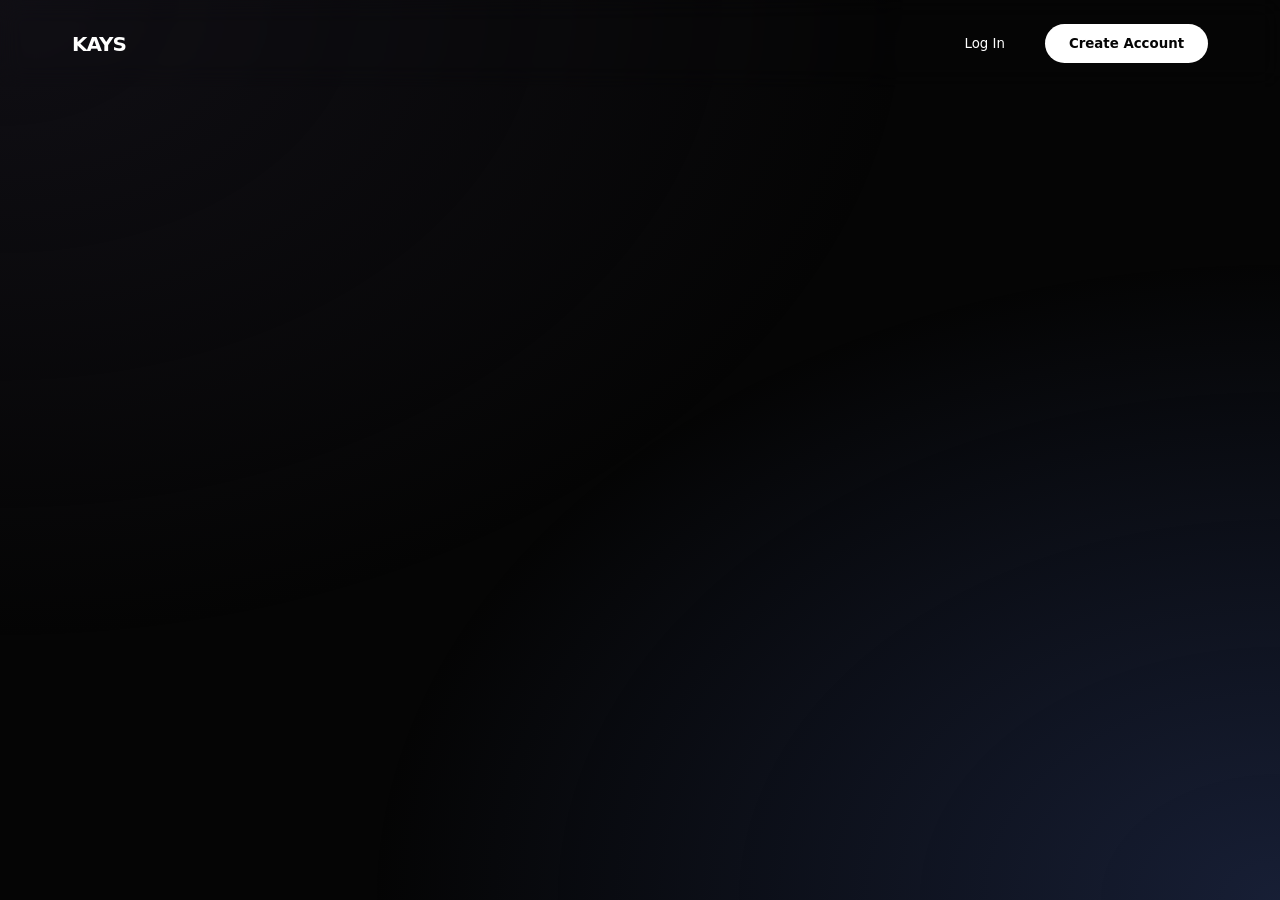
==== pages/public/about.html @ 18297602 "refactor: nav added to a component" ====
<!DOCTYPE html>
<html lang="en">
<head>
    <meta charset="UTF-8">
    <meta name="viewport" content="width=device-width, initial-scale=1.0">
    <title>Kays | About us</title>
    <link rel="stylesheet" href="../../css/styles.css">
    <link rel="stylesheet" href="../../css/components/public/nav.css">
    <link rel="stylesheet" href="../../css/pages/public/about.css">
</head>
<body>
    <div class="wallpaper-canvas"></div>

    <header class="site-header">
        <nav class="nav-container">
            <div class="brand-identity">
                <span class="brand-logo">KAYS</span>
            </div>
            
            <div class="auth-controls">
                <button class="btn-secondary">Log In</button>
                <button class="btn-primary btn-animation">Create Account</button>
            </div>
        </nav>
    </header>
</body>
</html>
---- css/styles.css ----
:root {
    /* Color Palette */
    --bg-black: #050505;
    --card-bg: rgba(255, 255, 255, 0.03);
    --card-border: rgba(255, 255, 255, 0.08);
    --accent-blue: #3b82f6;
    --accent-gradient: linear-gradient(135deg, #deebfb 0%, #5017fb 100%);
    
    /* Typography */
    --text-primary: #ffffff;
    --text-secondary: #94a3b8;
    
    /* Spacing & Effects */
    --container-max: 1200px;
    --border-radius-lg: 24px;
    --transition-smooth: all 0.3s cubic-bezier(0.4, 0, 0.2, 1);
}
*, *::before, *::after {
    box-sizing: border-box;
    margin: 0;
    padding: 0;
}
html {
    scroll-behavior: smooth;
}

body {
    background-color: var(--bg-black);
    color: var(--text-primary);
    font-family: 'Inter', system-ui, -apple-system, sans-serif;
    line-height: 1.5;
    overflow-x: hidden;
}

/* Background Animation Placeholder */
.wallpaper-canvas {
    position: fixed;
    top: 0; left: 0; width: 100%; height: 100%;
    z-index: -1;
    background: 
        radial-gradient(at 0% 0%, hsla(253,16%,7%,1) 0, transparent 50%), 
        radial-gradient(at 100% 100%, hsla(225,39%,15%,1) 0, transparent 50%);
}
---- css/components/public/nav.css ----
/* Navigation */
.site-header {
    width: 100%;
    padding: 1.5rem 0;
    position: sticky;
    top: 0;
    z-index: 100;
    backdrop-filter: blur(12px);
}

.nav-container  {
    max-width: var(--container-max);
    margin: 0 auto; 
    padding: 0 2rem;
}
.nav-container {
    display: flex;
    justify-content: space-between;
    align-items: center;
}

.brand-logo {
    font-size: 1.25rem;
    font-weight: 800;
    letter-spacing: -0.05em;
}

.auth-controls {
    display: flex;
    gap: 1rem;
}


/* Buttons (Modular Design) */
button {
    font-family: inherit;
    cursor: pointer;
    transition: var(--transition-smooth);
    border: none;
}

.btn-primary {
    background: var(--text-primary);
}
.btn-animation{
    color: var(--bg-black);
    padding: 0.75rem 1.5rem;
    border-radius: 50px;
    font-weight: 600;
}
.btn-animation:hover{
    background: #e2e8f0;
    transform: translateY(-3px);
}
.btn-secondary {
    background: transparent;
    color: var(--text-primary);
    padding: 0.75rem 1.5rem;
    font-weight: 500;
}

.btn-secondary:hover {
    color: var(--accent-blue);
}
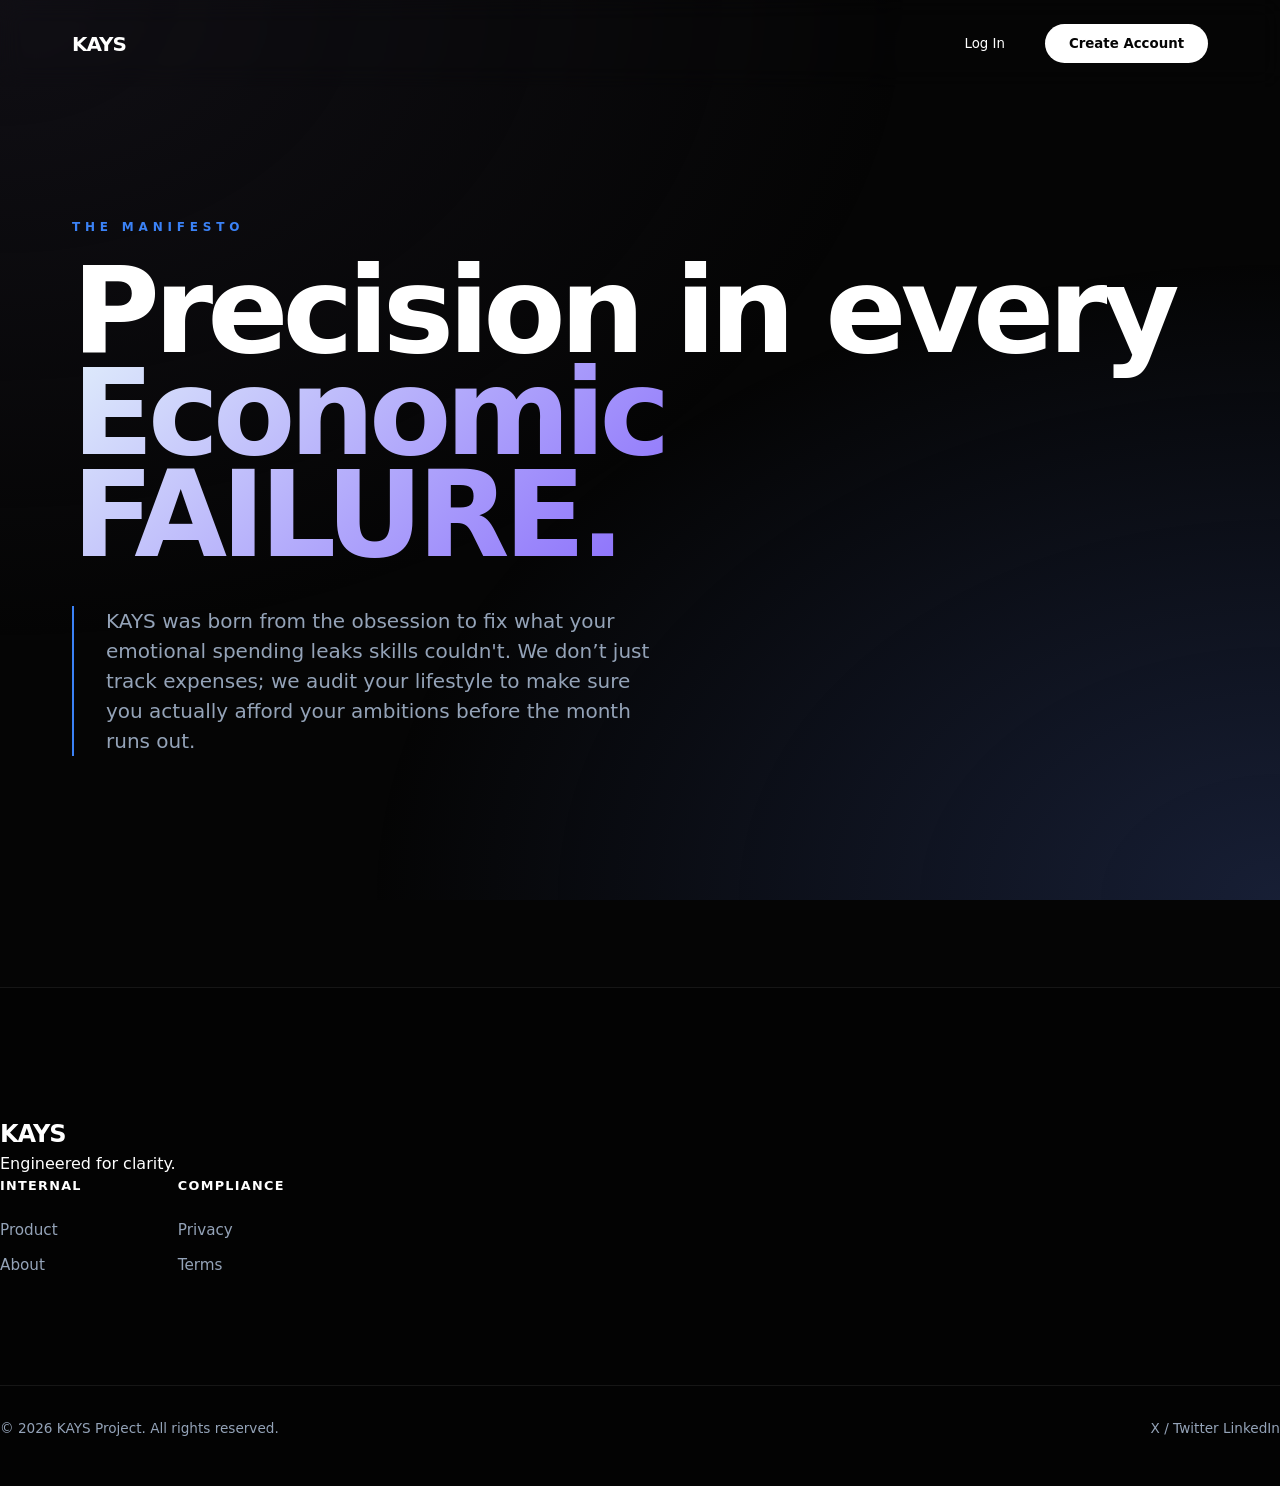
==== commit 86030e09: "feat: about page done, cardtag component created and created account page started" ====
--- a/pages/public/about.html
+++ b/pages/public/about.html
@@ -5,12 +5,15 @@
     <meta name="viewport" content="width=device-width, initial-scale=1.0">
     <title>Kays | About us</title>
     <link rel="stylesheet" href="../../css/styles.css">
+    <link rel="stylesheet" href="../../css/components/footer.css">
     <link rel="stylesheet" href="../../css/components/public/nav.css">
+    <link rel="stylesheet" href="../../css/components/cardTag.css">
     <link rel="stylesheet" href="../../css/pages/public/about.css">
 </head>
 <body>
     <div class="wallpaper-canvas"></div>
 
+    <!-- Header -->
     <header class="site-header">
         <nav class="nav-container">
             <div class="brand-identity">
@@ -19,9 +22,77 @@
             
             <div class="auth-controls">
                 <button class="btn-secondary">Log In</button>
-                <button class="btn-primary btn-animation">Create Account</button>
+                <button class="btn-primary btn-animation"><a href="../../pages/public/createAccount.html">Create Account</a></button>
             </div>
         </nav>
     </header>
+    <!-- End header -->
+
+    <main class="about-engine">
+        
+        <section class="about-hero" scroll-snap-align="start">
+            <div class="container">
+                <span class="eyebrow">The Manifesto</span>
+                <h1 class="display-title">Precision in every <br><span class="text-gradient">Economic FAILURE.</span></h1>
+                <p class="hero-lead">
+                    KAYS was born from the obsession to fix what your emotional spending leaks skills couldn't. We don’t just track expenses; we audit your lifestyle to make sure you actually afford your ambitions before the month runs out.
+                </p>
+            </div>
+        </section>
+
+        <section class="about-dna" scroll-snap-align="start">
+            <div class="video-wrapper">
+                <video autoplay muted loop playsinline preload="auto">
+                    <source src="../../assets/video/savings_glass.mp4" type="video/mp4">
+                </video>
+                <div class="video-overlay"></div>
+            </div>
+
+            <div class="container">
+                <div class="dna-grid">
+                    <div class="dna-item mission">
+                        <span class="card-tag">Our Mission</span>  
+                        <p>We exist to eradicate the “I don't know where my money went” syndrome. We want you to transform your financial chaos into a structure so clean that even your accountant will cry with joy.</p>
+                    </div>
+                    <div class="dna-item vision">
+                        <span class="card-tag">Our Vision</span>
+                        <p>To engineer a reality where your financial goals don't die on the 20th of each month. We're here to optimize your economy so you can actually afford what you planned.</p>
+                    </div>
+                </div>
+            </div>
+        </section>
+    </main>
+
+    <footer class="main-footer">
+        <div class="container">
+            <div class="footer-top">
+                <div class="footer-brand">
+                    <span class="logo-text">KAYS</span>
+                    <p>Engineered for clarity.</p>
+                </div>
+                <nav class="footer-nav">
+                    <div class="nav-col">
+                        <h4>Internal</h4>
+                        <a href="../../index.html">Product</a>
+                        <a href="about.html">About</a>
+                    </div>
+                    <div class="nav-col">
+                        <h4>Compliance</h4>
+                        <a href="legal.html">Privacy</a>
+                        <a href="legal.html">Terms</a>
+                    </div>
+                </nav>
+            </div>
+            
+            <div class="footer-bottom">
+                <p class="copyright">&copy; 2026 KAYS Project. All rights reserved.</p>
+                <div class="social-links">
+                    <a href="#">X / Twitter</a>
+                    <a href="#">LinkedIn</a>
+                </div>
+            </div>
+        </div>
+    </footer>
+    <script src="../../js/main.js"></script>
 </body>
 </html>
--- a/css/styles.css
+++ b/css/styles.css
@@ -31,7 +31,11 @@
     line-height: 1.5;
     overflow-x: hidden;
 }
-
+a {
+    text-decoration: none; 
+    color: inherit;        
+    cursor: pointer;
+}
 /* Background Animation Placeholder */
 .wallpaper-canvas {
     position: fixed;
--- a/css/components/footer.css
+++ b/css/components/footer.css
@@ -0,0 +1,54 @@
+/* Footer */
+.main-footer {
+    background: rgba(0, 0, 0, 0.4);
+    border-top: 1px solid var(--card-border);
+    padding: 8rem 0 3rem;
+    scroll-snap-align: end;
+}
+
+.footer-brand .logo-text {
+    font-size: 1.5rem;
+    font-weight: 800;
+    letter-spacing: -1px;
+}
+
+.footer-brand .dot {
+    color: var(--accent-blue);
+}
+
+.footer-nav {
+    display: flex;
+    gap: 6rem;
+}
+
+.nav-col h4 {
+    color: var(--text-primary);
+    font-size: 0.8rem;
+    text-transform: uppercase;
+    letter-spacing: 0.1em;
+    margin-bottom: 1.5rem;
+}
+
+.nav-col a {
+    color: var(--text-secondary);
+    text-decoration: none;
+    display: block;
+    margin-bottom: 0.75rem;
+    font-size: 0.95rem;
+    transition: var(--transition-smooth);
+}
+
+.nav-col a:hover {
+    color: var(--text-primary);
+    padding-left: 5px;
+}
+
+.footer-bottom {
+    margin-top: 6rem;
+    padding-top: 2rem;
+    border-top: 1px solid var(--card-border);
+    display: flex;
+    justify-content: space-between;
+    color: var(--text-secondary);
+    font-size: 0.85rem;
+}   
--- a/css/components/cardTag.css
+++ b/css/components/cardTag.css
@@ -0,0 +1,13 @@
+.card-tag {
+    display: inline-block;
+    background: var(--accent-blue);
+    backdrop-filter: blur(4px);
+    padding: 0.4rem 0.8rem;
+    border-radius: 50px;
+    font-size: 0.7rem;
+    font-weight: 700;
+    text-transform: uppercase;
+    letter-spacing: 1px;
+    margin-bottom: 1rem;
+    border: 1px solid rgba(255, 255, 255, 0.1);
+}
--- a/css/pages/public/about.css
+++ b/css/pages/public/about.css
@@ -0,0 +1,116 @@
+.about-engine {
+    height: 100vh;
+    overflow-y: auto;
+    scroll-snap-type: y mandatory;
+}
+
+.about-hero, .about-dna, .about-values {
+    min-height: 100vh;
+    display: flex;
+    align-items: center;
+    scroll-snap-align: start;
+    padding: 4rem 0;
+}
+
+.about-dna {
+    position: relative; 
+    overflow: hidden;
+    display: flex;
+    align-items: center;
+}
+.video-wrapper {
+    position: absolute;
+    top: 0;
+    left: 0;
+    width: 100%;
+    height: 100%;
+    z-index: 0;     
+}
+.video-wrapper video {
+    width: 100%;
+    height: 100%;
+    object-fit: cover; 
+    opacity: 0.4; 
+}
+.video-overlay {
+    position: absolute;
+    top: 0;
+    left: 0;
+    width: 100%;
+    height: 100%;
+    background: radial-gradient(circle, transparent 20%, var(--bg-black) 100%);
+    z-index: 1;
+}
+.about-dna .container {
+    position: relative;
+    z-index: 2; 
+}
+.dna-item {
+    background: rgba(255, 255, 255, 0.02); /* Más transparente */
+    backdrop-filter: blur(12px); /* Efecto cristal esmerilado */
+    border: 1px solid var(--card-border);
+}
+
+.about-hero .container {
+    max-width: var(--container-max);
+    margin: 0 auto;
+    padding: 0 2rem;
+
+    position: relative;
+    top: -50px;
+}
+
+.eyebrow {
+    color: var(--accent-blue);
+    text-transform: uppercase;
+    letter-spacing: 0.4em;
+    font-size: 0.75rem;
+    font-weight: 600;
+    margin-bottom: 1.5rem;
+    display: block;
+}
+
+.display-title {
+    font-size: clamp(3.5rem, 10vw, 7.5rem);
+    line-height: 0.85;
+    font-weight: 800;
+    letter-spacing: -0.05em;
+    margin-bottom: 2.5rem;
+}
+
+.text-gradient {
+    background: var(--accent-gradient);
+    -webkit-background-clip: text;
+    -webkit-text-fill-color: transparent;
+    display: block;
+}
+
+.hero-lead {
+    color: var(--text-secondary);
+    font-size: 1.25rem;
+    max-width: 600px;
+    border-left: 2px solid var(--accent-blue);
+    padding-left: 2rem;
+}
+.dna-grid {
+    display: grid;
+    grid-template-columns: repeat(auto-fit, minmax(350px, 1fr));
+    gap: 1.5rem;
+    width: 100%;
+}
+
+.dna-item {
+    background: var(--card-bg);
+    border: 1px solid var(--card-border);
+    border-radius: var(--border-radius-lg);
+    padding: 3.5rem;
+    backdrop-filter: blur(10px);
+    transition: var(--transition-smooth);
+}
+
+.dna-item:hover {
+    background: rgba(255, 255, 255, 0.05);
+    border-color: var(--accent-blue);
+    transform: translateY(-5px);
+}
+
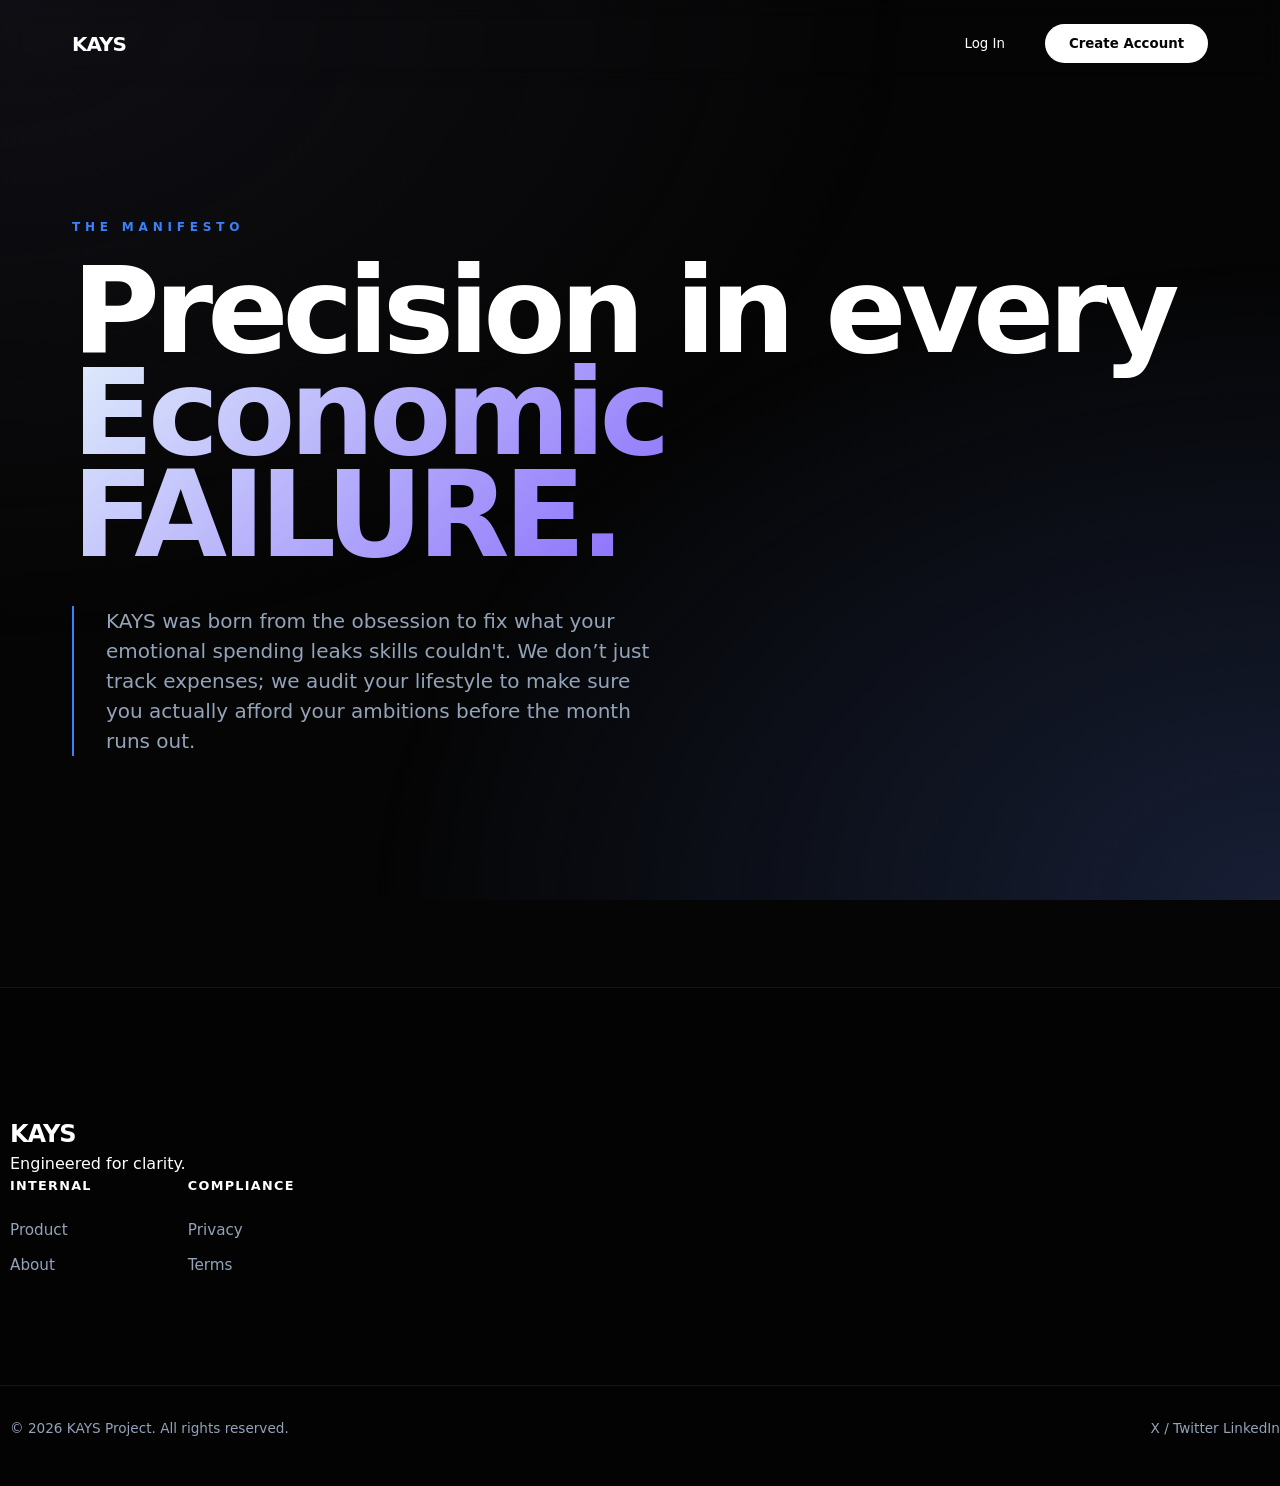
==== commit 01919cd8: "feat: authform css component created, dashboard, addExpense and navpriv component were added" ====
--- a/pages/public/about.html
+++ b/pages/public/about.html
@@ -21,7 +21,7 @@
             </div>
             
             <div class="auth-controls">
-                <button class="btn-secondary">Log In</button>
+                <button class="btn-secondary"><a href="../../pages/public/login.html">Log In</a></button>
                 <button class="btn-primary btn-animation"><a href="../../pages/public/createAccount.html">Create Account</a></button>
             </div>
         </nav>
--- a/css/styles.css
+++ b/css/styles.css
@@ -5,7 +5,7 @@
     --card-border: rgba(255, 255, 255, 0.08);
     --accent-blue: #3b82f6;
     --accent-gradient: linear-gradient(135deg, #deebfb 0%, #5017fb 100%);
-    
+    --accent-blue-gradient: linear-gradient(145deg, #3f86fa 30%, #0043ae 100%);
     /* Typography */
     --text-primary: #ffffff;
     --text-secondary: #94a3b8;
--- a/css/components/footer.css
+++ b/css/components/footer.css
@@ -1,11 +1,12 @@
-/* Footer */
 .main-footer {
     background: rgba(0, 0, 0, 0.4);
     border-top: 1px solid var(--card-border);
     padding: 8rem 0 3rem;
     scroll-snap-align: end;
 }
-
+.footer-top{
+    margin-left: 10px;
+}
 .footer-brand .logo-text {
     font-size: 1.5rem;
     font-weight: 800;
@@ -51,4 +52,7 @@
     justify-content: space-between;
     color: var(--text-secondary);
     font-size: 0.85rem;
-}   +}   
+.copyright{
+    margin-left: 10px;
+}
